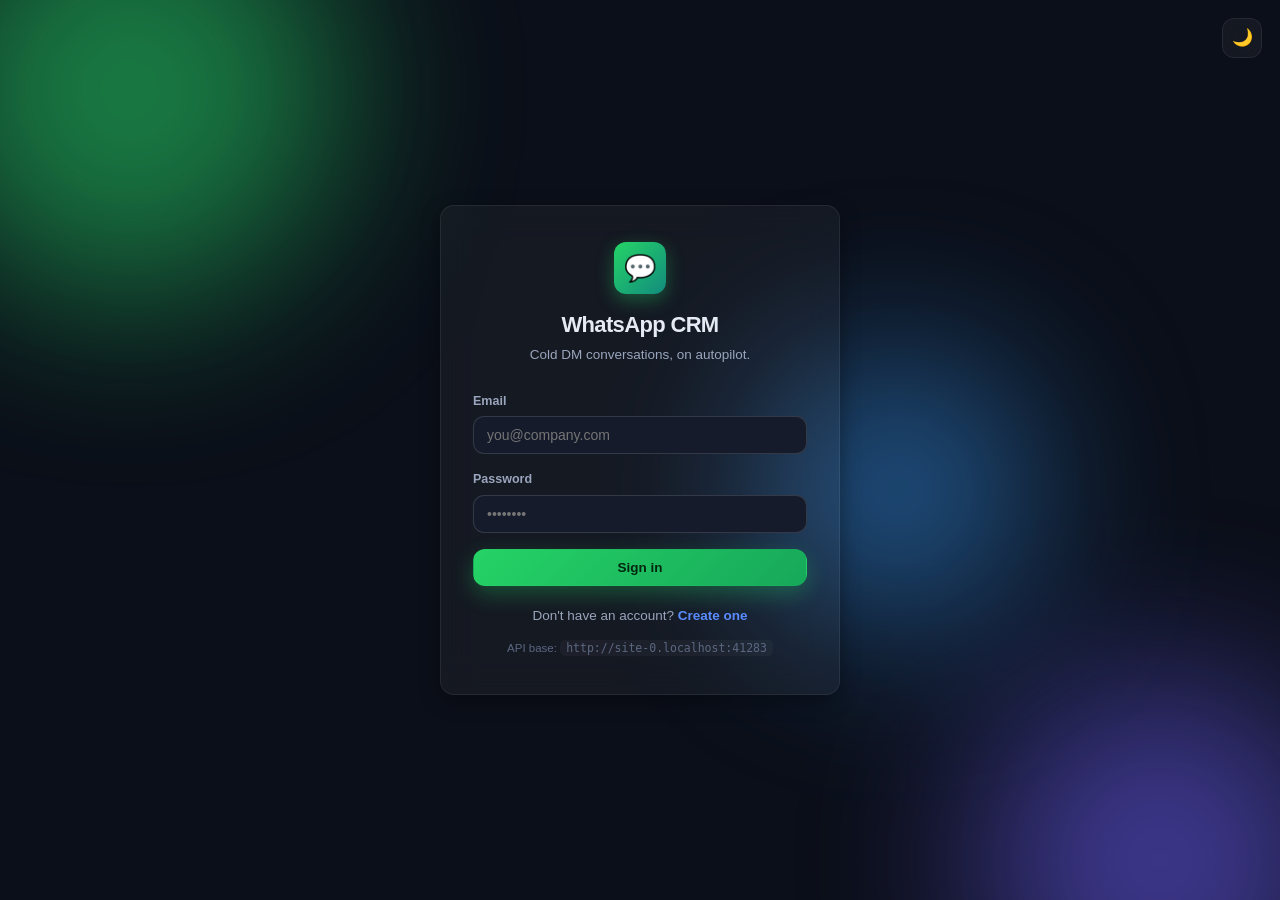
==== frontend/app.html @ f0815f5f "WhatsApp CRM: FastAPI backend + static frontend, Supabase storage, Render/VPS deploy configs" ====
<!DOCTYPE html>
<html lang="en" data-theme="dark">
<head>
  <meta charset="UTF-8" />
  <meta name="viewport" content="width=device-width, initial-scale=1.0" />
  <title>WhatsApp CRM</title>
  <link rel="icon" href="data:image/svg+xml,<svg xmlns='http://www.w3.org/2000/svg' viewBox='0 0 100 100'><text y='.9em' font-size='90'>💬</text></svg>" />
  <link rel="stylesheet" href="css/styles.css" />
</head>
<body>
  <div id="app" class="app">
    <!-- ===================== SIDEBAR ===================== -->
    <aside class="sidebar">
      <div class="sidebar-brand">
        <div class="logo-badge">💬</div>
        <span class="brand-name">WhatsApp CRM</span>
      </div>

      <nav class="sidebar-nav">
        <button class="nav-item active" data-view="inbox">
          <span class="nav-ico">💬</span><span class="nav-label">Inbox</span>
          <span class="nav-badge" id="nav-unread" hidden>0</span>
        </button>
        <button class="nav-item" data-view="contacts">
          <span class="nav-ico">👥</span><span class="nav-label">Contacts</span>
        </button>
        <button class="nav-item" data-view="analytics">
          <span class="nav-ico">📊</span><span class="nav-label">Analytics</span>
        </button>
        <button class="nav-item" data-view="settings">
          <span class="nav-ico">⚙️</span><span class="nav-label">Settings</span>
        </button>
      </nav>

      <div class="sidebar-footer">
        <button class="theme-toggle" id="theme-toggle" title="Toggle theme">
          <span class="theme-ico">🌙</span>
        </button>
        <div class="user-chip">
          <div class="avatar" id="user-avatar">U</div>
          <div class="user-meta">
            <span class="user-name" id="user-name">User</span>
            <button class="logout-link" id="logout-btn">Sign out</button>
          </div>
        </div>
      </div>
    </aside>

    <!-- ===================== MAIN ===================== -->
    <main class="main">
      <!-- ============ INBOX ============ -->
      <section id="view-inbox" class="view active">
        <div class="inbox">
          <!-- left: conversation list -->
          <div class="inbox-list">
            <div class="inbox-list-head">
              <input type="search" class="search-input" id="conv-search" placeholder="Search conversations…" />
              <button class="icon-btn" id="conv-filter-unread" title="Filter unread">🔔</button>
            </div>
            <div class="conv-list" id="conv-list"></div>
          </div>

          <!-- center: chat -->
          <div class="inbox-chat" id="inbox-chat">
            <div class="chat-empty" id="chat-empty">
              <div class="chat-empty-ico">💬</div>
              <h2>Welcome to your inbox</h2>
              <p>Incoming WhatsApp replies land here in real time.<br />Start a new conversation or wait for a reply.</p>
              <button class="btn btn-primary chat-empty-cta" id="btn-start-conv">＋ New conversation</button>
            </div>

            <div class="chat-window" id="chat-window" hidden>
              <header class="chat-head">
                <div class="avatar" id="chat-avatar">?</div>
                <div class="chat-head-meta">
                  <span class="chat-title" id="chat-title">Contact</span>
                  <span class="chat-sub" id="chat-sub">—</span>
                </div>
                <div class="chat-actions">
                  <button class="icon-btn" id="btn-archive" title="Archive">🗂️</button>
                  <button class="icon-btn" id="btn-open-contact" title="Edit contact">✏️</button>
                </div>
              </header>

              <div class="chat-body" id="chat-body"></div>

              <footer class="chat-compose">
                <div class="emoji-picker" id="emoji-picker" hidden></div>
                <div class="compose-row">
                  <button class="icon-btn" id="btn-emoji" title="Emoji">😊</button>
                  <label class="icon-btn" for="file-input" title="Attach file">📎</label>
                  <input type="file" id="file-input" hidden multiple />
                  <div class="compose-input-wrap">
                    <input type="text" id="compose-input" class="compose-input" placeholder="Type a message…" autocomplete="off" />
                  </div>
                  <button class="btn btn-send" id="btn-send" title="Send">➤</button>
                </div>
                <div class="upload-progress" id="upload-progress" hidden>
                  <span id="upload-label">Uploading…</span>
                  <div class="progress-bar"><div class="progress-fill" id="progress-fill"></div></div>
                </div>
              </footer>
            </div>
          </div>

          <!-- right: details -->
          <div class="inbox-details" id="inbox-details" hidden>
            <div class="details-body" id="details-body"></div>
          </div>
        </div>
      </section>

      <!-- ============ CONTACTS ============ -->
      <section id="view-contacts" class="view">
        <div class="page-head">
          <div>
            <h1>Contacts</h1>
            <p class="page-sub" id="contacts-sub">Manage your prospects</p>
          </div>
          <div class="page-actions">
            <button class="btn btn-ghost" id="btn-export-csv">⬇️ Export CSV</button>
            <label class="btn btn-ghost" for="csv-import">⬆️ Import CSV</label>
            <input type="file" id="csv-import" accept=".csv" hidden />
            <button class="btn btn-primary" id="btn-add-contact">＋ Add contact</button>
          </div>
        </div>

        <div class="filter-bar glass">
          <input type="search" class="search-input" id="contact-search" placeholder="Search by name, phone, email…" />
          <select id="contact-tag-filter" class="select-input">
            <option value="">All tags</option>
          </select>
        </div>

        <div class="table-card glass">
          <table class="table" id="contacts-table">
            <thead>
              <tr>
                <th>Contact</th>
                <th>Phone</th>
                <th>Company</th>
                <th>Tags</th>
                <th>Last message</th>
                <th>Added</th>
                <th></th>
              </tr>
            </thead>
            <tbody id="contacts-body"></tbody>
          </table>
          <div class="table-empty" id="contacts-empty" hidden>
            <p>No contacts yet. Import a CSV or wait for incoming replies.</p>
          </div>
        </div>
      </section>

      <!-- ============ ANALYTICS ============ -->
      <section id="view-analytics" class="view">
        <div class="page-head">
          <div>
            <h1>Analytics</h1>
            <p class="page-sub">Performance of your outreach</p>
          </div>
          <select id="analytics-range" class="select-input">
            <option value="7">Last 7 days</option>
            <option value="30" selected>Last 30 days</option>
            <option value="90">Last 90 days</option>
          </select>
        </div>

        <div class="stats-grid" id="analytics-cards"></div>
        <div class="chart-row">
          <div class="chart-card glass">
            <h3>Daily messages</h3>
            <canvas id="chart-daily"></canvas>
          </div>
          <div class="chart-card glass">
            <h3>Message mix</h3>
            <canvas id="chart-mix"></canvas>
          </div>
        </div>
      </section>

      <!-- ============ SETTINGS ============ -->
      <section id="view-settings" class="view">
        <div class="page-head">
          <div>
            <h1>Settings</h1>
            <p class="page-sub">WhatsApp Cloud API &amp; workspace configuration</p>
          </div>
        </div>

        <div class="settings-grid">
          <div class="settings-card glass">
            <h3>WhatsApp Cloud API</h3>
            <div class="field">
              <label for="set-token">Access token</label>
              <input id="set-token" type="password" placeholder="EAAG…" autocomplete="off" />
              <small class="hint">System user token with whatsapp_business_messaging scope.</small>
            </div>
            <div class="field">
              <label for="set-pnid">Phone number ID</label>
              <input id="set-pnid" type="text" placeholder="e.g. 123456789012345" />
            </div>
            <div class="field">
              <label for="set-waba">Business account ID (optional)</label>
              <input id="set-waba" type="text" placeholder="e.g. 100000000000000" />
            </div>
            <div class="field">
              <label for="set-bname">Business name</label>
              <input id="set-bname" type="text" placeholder="Acme Support" />
            </div>
            <div class="field">
              <label for="set-verify">Webhook verify token</label>
              <input id="set-verify" type="text" placeholder="a-secret-string" />
            </div>
            <div class="btn-row">
              <button class="btn btn-primary" id="btn-save-settings">Save settings</button>
              <button class="btn btn-ghost" id="btn-test-connection">Test connection</button>
            </div>
          </div>

          <div class="settings-card glass">
            <h3>Webhook setup</h3>
            <p class="hint">Point Meta to this URL to receive incoming messages.</p>
            <div class="field">
              <label>Webhook URL</label>
              <code class="webhook-url" id="webhook-url">—</code>
              <button class="btn btn-ghost btn-sm" id="btn-copy-webhook">Copy</button>
            </div>
            <ol class="steps">
              <li>Open Meta Developer <b>WhatsApp</b> → <b>Configuration</b>.</li>
              <li>Paste the URL above and the verify token.</li>
              <li>Subscribe to the <code>messages</code> webhook field.</li>
              <li>Send yourself a test message — it will appear in the inbox.</li>
            </ol>
          </div>

          <div class="settings-card glass">
            <h3>Auto-reply</h3>
            <label class="switch-row">
              <input type="checkbox" id="set-autoreply" />
              <span class="switch"></span>
              <span>Send automatic reply when a lead messages first</span>
            </label>
            <div class="field">
              <label for="set-autoreply-text">Reply text</label>
              <textarea id="set-autoreply-text" rows="3" placeholder="Thanks for reaching out! A teammate will reply shortly."></textarea>
            </div>
          </div>

          <div class="settings-card glass">
            <h3>Workspace</h3>
            <div class="field">
              <label for="set-account-name">Your name</label>
              <input id="set-account-name" type="text" />
            </div>
            <button class="btn btn-ghost" id="btn-save-account">Update name</button>
            <hr />
            <button class="btn btn-danger" id="btn-change-password">Change password</button>
          </div>
        </div>
      </section>
    </main>
  </div>

  <!-- ===================== MODALS ===================== -->
  <div class="modal-backdrop" id="modal-backdrop" hidden>
    <div class="modal glass" id="modal">
      <div class="modal-head">
        <h3 id="modal-title">Title</h3>
        <button class="icon-btn" id="modal-close">✕</button>
      </div>
      <div class="modal-body" id="modal-body"></div>
    </div>
  </div>

  <div id="toast-stack"></div>

  <script src="js/config.js"></script>
  <script src="js/api.js"></script>
  <script src="js/utils.js"></script>
  <script src="js/websocket.js"></script>
  <script src="js/app.js"></script>
  <script src="js/inbox.js"></script>
  <script src="js/contacts.js"></script>
  <script src="js/analytics.js"></script>
  <script src="js/settings.js"></script>
</body>
</html>
---- frontend/css/styles.css ----
/* ============================================================
   WhatsApp CRM — Design system
   Apple-style minimal UI · glassmorphism · dark/light themes
   ============================================================ */

:root {
  --font: -apple-system, BlinkMacSystemFont, "Segoe UI", Roboto, "Helvetica Neue",
    Arial, sans-serif;
  --radius: 14px;
  --radius-sm: 10px;
  --radius-lg: 22px;
  --sidebar-w: 236px;
  --ease: cubic-bezier(0.32, 0.72, 0, 1);
  --trans: 0.24s var(--ease);
}

/* ---------------- Light theme ---------------- */
html[data-theme="light"] {
  --bg: #f4f6fb;
  --bg-soft: #eef1f8;
  --panel: rgba(255, 255, 255, 0.62);
  --panel-solid: #ffffff;
  --panel-2: rgba(255, 255, 255, 0.5);
  --border: rgba(15, 23, 42, 0.08);
  --border-strong: rgba(15, 23, 42, 0.14);
  --text: #0f172a;
  --text-2: #475569;
  --text-3: #94a3b8;
  --accent: #25d366;
  --accent-2: #128c7e;
  --accent-soft: rgba(37, 211, 102, 0.14);
  --blue: #2563eb;
  --blue-soft: rgba(37, 99, 235, 0.12);
  --danger: #ef4444;
  --danger-soft: rgba(239, 68, 68, 0.12);
  --shadow: 0 12px 40px rgba(15, 23, 42, 0.1);
  --shadow-sm: 0 4px 16px rgba(15, 23, 42, 0.08);
  --bubble-in: #ffffff;
  --bubble-out: #d1f7e0;
  --scrollbar: rgba(15, 23, 42, 0.18);
  --glass-blur: 18px;
}

/* ---------------- Dark theme ---------------- */
html[data-theme="dark"] {
  --bg: #0b0f19;
  --bg-soft: #0e1320;
  --panel: rgba(255, 255, 255, 0.045);
  --panel-solid: #151b2b;
  --panel-2: rgba(255, 255, 255, 0.03);
  --border: rgba(255, 255, 255, 0.07);
  --border-strong: rgba(255, 255, 255, 0.13);
  --text: #e6eaf2;
  --text-2: #9aa6bd;
  --text-3: #5c6882;
  --accent: #25d366;
  --accent-2: #34e07a;
  --accent-soft: rgba(37, 211, 102, 0.16);
  --blue: #5b8cff;
  --blue-soft: rgba(91, 140, 255, 0.16);
  --danger: #f87171;
  --danger-soft: rgba(248, 113, 113, 0.14);
  --shadow: 0 16px 48px rgba(0, 0, 0, 0.45);
  --shadow-sm: 0 6px 20px rgba(0, 0, 0, 0.35);
  --bubble-in: #1b2334;
  --bubble-out: #123f2a;
  --scrollbar: rgba(255, 255, 255, 0.16);
  --glass-blur: 18px;
}

/* ---------------- Reset ---------------- */
* {
  box-sizing: border-box;
  margin: 0;
  padding: 0;
}

html,
body {
  height: 100%;
}

body {
  font-family: var(--font);
  background: var(--bg);
  color: var(--text);
  font-size: 14px;
  line-height: 1.5;
  overflow: hidden;
  transition: background 0.4s var(--ease), color 0.4s var(--ease);
  -webkit-font-smoothing: antialiased;
}

button {
  font-family: inherit;
  cursor: pointer;
  border: none;
  background: none;
  color: inherit;
}

input,
textarea,
select {
  font-family: inherit;
  font-size: 14px;
  color: var(--text);
}

::selection {
  background: var(--accent-soft);
}

::-webkit-scrollbar {
  width: 8px;
  height: 8px;
}
::-webkit-scrollbar-thumb {
  background: var(--scrollbar);
  border-radius: 8px;
}
::-webkit-scrollbar-track {
  background: transparent;
}

/* ---------------- Glass ---------------- */
.glass {
  background: var(--panel);
  border: 1px solid var(--border);
  backdrop-filter: blur(var(--glass-blur));
  -webkit-backdrop-filter: blur(var(--glass-blur));
  border-radius: var(--radius);
  box-shadow: var(--shadow-sm);
}

/* ============================================================
   App shell
   ============================================================ */
.app {
  display: flex;
  height: 100vh;
  width: 100vw;
  overflow: hidden;
}

/* ---------------- Sidebar ---------------- */
.sidebar {
  width: var(--sidebar-w);
  flex-shrink: 0;
  display: flex;
  flex-direction: column;
  padding: 18px 14px;
  border-right: 1px solid var(--border);
  background: var(--panel-2);
  backdrop-filter: blur(var(--glass-blur));
}

.sidebar-brand {
  display: flex;
  align-items: center;
  gap: 10px;
  padding: 4px 10px 20px;
}

.logo-badge {
  width: 38px;
  height: 38px;
  border-radius: 12px;
  display: grid;
  place-items: center;
  font-size: 20px;
  background: linear-gradient(135deg, #25d366, #128c7e);
  box-shadow: 0 6px 18px rgba(37, 211, 102, 0.35);
}

.brand-name {
  font-weight: 700;
  font-size: 16px;
  letter-spacing: -0.02em;
}

.sidebar-nav {
  display: flex;
  flex-direction: column;
  gap: 4px;
  margin-top: 8px;
}

.nav-item {
  display: flex;
  align-items: center;
  gap: 12px;
  padding: 11px 12px;
  border-radius: 12px;
  font-weight: 600;
  color: var(--text-2);
  transition: all var(--trans);
  position: relative;
}

.nav-item:hover {
  background: var(--panel);
  color: var(--text);
}

.nav-item.active {
  background: var(--accent-soft);
  color: var(--accent-2);
}

.nav-item.active .nav-ico {
  filter: drop-shadow(0 0 6px var(--accent));
}

.nav-ico {
  font-size: 17px;
}

.nav-badge {
  margin-left: auto;
  background: var(--danger);
  color: #fff;
  font-size: 11px;
  font-weight: 700;
  padding: 2px 7px;
  border-radius: 20px;
  min-width: 20px;
  text-align: center;
}

.sidebar-footer {
  margin-top: auto;
  display: flex;
  flex-direction: column;
  gap: 10px;
}

.theme-toggle {
  display: flex;
  align-items: center;
  justify-content: center;
  padding: 9px;
  border-radius: 12px;
  border: 1px solid var(--border);
  transition: all var(--trans);
}

.theme-toggle:hover {
  background: var(--panel);
}

.user-chip {
  display: flex;
  align-items: center;
  gap: 10px;
  padding: 10px;
  border-radius: 14px;
  background: var(--panel);
  border: 1px solid var(--border);
}

.avatar {
  width: 38px;
  height: 38px;
  flex-shrink: 0;
  border-radius: 50%;
  display: grid;
  place-items: center;
  font-weight: 700;
  color: #fff;
  background: linear-gradient(135deg, #6d5df6, #3aa0ff);
}

.user-meta {
  display: flex;
  flex-direction: column;
  min-width: 0;
}

.user-name {
  font-weight: 600;
  font-size: 13px;
  white-space: nowrap;
  overflow: hidden;
  text-overflow: ellipsis;
}

.logout-link {
  color: var(--text-3);
  font-size: 12px;
  text-align: left;
  transition: color var(--trans);
}

.logout-link:hover {
  color: var(--danger);
}

/* ---------------- Main ---------------- */
.main {
  flex: 1;
  min-width: 0;
  position: relative;
}

.view {
  display: none;
  height: 100%;
  padding: 24px;
  overflow: auto;
  animation: viewIn 0.32s var(--ease);
}

.view.active {
  display: block;
}

@keyframes viewIn {
  from {
    opacity: 0;
    transform: translateY(8px);
  }
  to {
    opacity: 1;
    transform: none;
  }
}

/* ============================================================
   Inbox
   ============================================================ */
.inbox {
  display: grid;
  grid-template-columns: 320px 1fr 300px;
  height: 100%;
  gap: 14px;
}

.inbox-list,
.inbox-chat,
.inbox-details {
  background: var(--panel);
  border: 1px solid var(--border);
  border-radius: var(--radius-lg);
  backdrop-filter: blur(var(--glass-blur));
  overflow: hidden;
  display: flex;
  flex-direction: column;
  min-height: 0;
}

.inbox-list-head {
  display: flex;
  gap: 8px;
  padding: 14px;
  border-bottom: 1px solid var(--border);
}

.conv-list {
  flex: 1;
  overflow-y: auto;
}

.conv-item {
  display: flex;
  gap: 11px;
  padding: 13px 14px;
  cursor: pointer;
  border-bottom: 1px solid var(--border);
  transition: background var(--trans);
  position: relative;
}

.conv-item:hover {
  background: var(--panel-2);
}

.conv-item.active {
  background: var(--accent-soft);
}

.conv-item .avatar {
  width: 42px;
  height: 42px;
}

.conv-main {
  min-width: 0;
  flex: 1;
}

.conv-top {
  display: flex;
  justify-content: space-between;
  align-items: baseline;
  gap: 6px;
}

.conv-name {
  font-weight: 600;
  font-size: 14px;
  white-space: nowrap;
  overflow: hidden;
  text-overflow: ellipsis;
}

.conv-time {
  font-size: 11px;
  color: var(--text-3);
  flex-shrink: 0;
}

.conv-preview {
  font-size: 12.5px;
  color: var(--text-2);
  white-space: nowrap;
  overflow: hidden;
  text-overflow: ellipsis;
  margin-top: 2px;
}

.conv-preview.unread {
  color: var(--text);
  font-weight: 600;
}

.conv-unread {
  position: absolute;
  right: 12px;
  bottom: 12px;
  background: var(--accent);
  color: #04260f;
  font-size: 11px;
  font-weight: 700;
  min-width: 20px;
  height: 20px;
  border-radius: 20px;
  display: grid;
  place-items: center;
  padding: 0 6px;
}

.conv-list-empty {
  padding: 40px 20px;
  text-align: center;
  color: var(--text-3);
}

/* ---------------- Chat ---------------- */
.chat-empty {
  margin: auto;
  text-align: center;
  color: var(--text-2);
  padding: 40px;
}

.chat-empty-ico {
  font-size: 52px;
  margin-bottom: 14px;
  animation: float 4s ease-in-out infinite;
}

@keyframes float {
  0%, 100% {
    transform: translateY(0);
  }
  50% {
    transform: translateY(-8px);
  }
}

.chat-empty h2 {
  font-size: 18px;
  margin-bottom: 6px;
  color: var(--text);
}

.chat-empty .chat-empty-cta {
  margin-top: 18px;
}

.chat-window {
  display: flex;
  flex-direction: column;
  height: 100%;
  min-height: 0;
}

.chat-head {
  display: flex;
  align-items: center;
  gap: 12px;
  padding: 12px 16px;
  border-bottom: 1px solid var(--border);
  flex-shrink: 0;
}

.chat-head-meta {
  min-width: 0;
  flex: 1;
}

.chat-title {
  font-weight: 700;
  font-size: 15px;
  display: block;
  white-space: nowrap;
  overflow: hidden;
  text-overflow: ellipsis;
}

.chat-sub {
  font-size: 12px;
  color: var(--text-3);
  display: block;
  white-space: nowrap;
  overflow: hidden;
  text-overflow: ellipsis;
}

.chat-actions {
  display: flex;
  gap: 6px;
}

.chat-body {
  flex: 1;
  overflow-y: auto;
  padding: 20px 18px;
  display: flex;
  flex-direction: column;
  gap: 4px;
  background-image: radial-gradient(var(--border) 1px, transparent 1px);
  background-size: 22px 22px;
}

.day-divider {
  text-align: center;
  margin: 10px 0;
  font-size: 11.5px;
  font-weight: 600;
  color: var(--text-3);
}

.msg {
  max-width: 78%;
  animation: msgIn 0.24s var(--ease);
}

.msg.in {
  align-self: flex-start;
}

.msg.out {
  align-self: flex-end;
}

@keyframes msgIn {
  from {
    opacity: 0;
    transform: translateY(6px) scale(0.97);
  }
  to {
    opacity: 1;
    transform: none;
  }
}

.msg-bubble {
  padding: 9px 13px;
  border-radius: 16px;
  font-size: 14px;
  word-wrap: break-word;
  position: relative;
  box-shadow: var(--shadow-sm);
}

.msg.in .msg-bubble {
  background: var(--bubble-in);
  border-bottom-left-radius: 6px;
}

.msg.out .msg-bubble {
  background: var(--bubble-out);
  border-bottom-right-radius: 6px;
}

.msg-media {
  display: block;
  border-radius: 12px;
  max-width: 280px;
  max-height: 320px;
  object-fit: cover;
  cursor: pointer;
  border: 1px solid var(--border);
}

.msg-media.doc {
  display: flex;
  align-items: center;
  gap: 10px;
  max-width: 260px;
  padding: 12px;
  background: var(--panel-solid);
  text-decoration: none;
  color: var(--text);
}

.msg-caption {
  margin-top: 6px;
  font-size: 13px;
  color: var(--text-2);
}

.msg-meta {
  display: flex;
  align-items: center;
  justify-content: flex-end;
  gap: 4px;
  margin-top: 3px;
  font-size: 11px;
  color: var(--text-3);
}

.msg.out .msg-meta {
  color: rgba(6, 78, 40, 0.7);
}

html[data-theme="dark"] .msg.out .msg-meta {
  color: rgba(120, 230, 170, 0.8);
}

.status-ico {
  font-size: 12px;
  font-style: normal;
}

.status-ico.pending {
  opacity: 0.5;
}

.status-ico.read {
  color: var(--blue);
}

/* ---------------- Compose ---------------- */
.chat-compose {
  padding: 10px 14px 14px;
  border-top: 1px solid var(--border);
  flex-shrink: 0;
  position: relative;
}

.compose-row {
  display: flex;
  align-items: center;
  gap: 8px;
}

.compose-input-wrap {
  flex: 1;
  position: relative;
}

.compose-input {
  width: 100%;
  padding: 11px 14px;
  border-radius: 22px;
  border: 1px solid var(--border-strong);
  background: var(--panel-solid);
  outline: none;
  transition: border var(--trans), box-shadow var(--trans);
}

.compose-input:focus {
  border-color: var(--accent);
  box-shadow: 0 0 0 3px var(--accent-soft);
}

.btn-send {
  width: 42px;
  height: 42px;
  border-radius: 50%;
  background: var(--accent);
  color: #04260f;
  font-size: 17px;
  display: grid;
  place-items: center;
  transition: all var(--trans);
}

.btn-send:hover {
  transform: scale(1.06);
  box-shadow: 0 6px 18px rgba(37, 211, 102, 0.4);
}

.btn-send:disabled {
  opacity: 0.4;
  transform: none;
}

.emoji-picker {
  position: absolute;
  bottom: 68px;
  left: 14px;
  width: 320px;
  max-height: 260px;
  overflow-y: auto;
  background: var(--panel-solid);
  border: 1px solid var(--border);
  border-radius: var(--radius);
  box-shadow: var(--shadow);
  padding: 10px;
  display: grid;
  grid-template-columns: repeat(8, 1fr);
  gap: 2px;
  z-index: 30;
  animation: viewIn 0.2s var(--ease);
}

.emoji-picker button {
  padding: 7px;
  font-size: 19px;
  border-radius: 8px;
  transition: background var(--trans);
}

.emoji-picker button:hover {
  background: var(--panel);
}

.upload-progress {
  margin-top: 8px;
  display: flex;
  align-items: center;
  gap: 10px;
  font-size: 12px;
  color: var(--text-2);
}

.progress-bar {
  flex: 1;
  height: 6px;
  border-radius: 6px;
  background: var(--panel-2);
  overflow: hidden;
}

.progress-fill {
  height: 100%;
  width: 0%;
  background: linear-gradient(90deg, var(--accent), var(--blue));
  border-radius: 6px;
  transition: width 0.3s var(--ease);
}

/* ---------------- Details panel ---------------- */
.inbox-details {
  padding: 0;
}

.details-body {
  overflow-y: auto;
  padding: 16px;
}

.details-profile {
  text-align: center;
  padding: 18px 10px 14px;
}

.details-profile .avatar {
  width: 64px;
  height: 64px;
  font-size: 24px;
  margin: 0 auto 10px;
}

.details-name {
  font-size: 16px;
  font-weight: 700;
}

.details-phone {
  font-size: 13px;
  color: var(--text-2);
}

.details-section {
  margin-top: 18px;
}

.details-section h4 {
  font-size: 11px;
  text-transform: uppercase;
  letter-spacing: 0.08em;
  color: var(--text-3);
  margin-bottom: 10px;
}

.tag-row {
  display: flex;
  flex-wrap: wrap;
  gap: 6px;
}

.tag-pill {
  font-size: 11.5px;
  font-weight: 600;
  padding: 4px 10px;
  border-radius: 20px;
  color: #fff;
  cursor: pointer;
  transition: transform var(--trans), opacity var(--trans);
}

.tag-pill:hover {
  transform: translateY(-1px);
  opacity: 0.9;
}

.tag-pill.selected {
  outline: 2px solid var(--text);
  outline-offset: 1px;
}

.info-row {
  display: flex;
  justify-content: space-between;
  gap: 8px;
  padding: 8px 0;
  border-bottom: 1px solid var(--border);
  font-size: 13px;
}

.info-row span:first-child {
  color: var(--text-3);
}

.info-row a {
  color: var(--blue);
  text-decoration: none;
  word-break: break-all;
}

.note-item {
  background: var(--panel-2);
  border: 1px solid var(--border);
  border-radius: 12px;
  padding: 10px 12px;
  margin-bottom: 8px;
  font-size: 13px;
}

.note-meta {
  font-size: 11px;
  color: var(--text-3);
  margin-top: 4px;
  display: flex;
  justify-content: space-between;
}

.note-del {
  color: var(--text-3);
  font-size: 12px;
}

.note-del:hover {
  color: var(--danger);
}

/* ============================================================
   Buttons / inputs
   ============================================================ */
.btn {
  display: inline-flex;
  align-items: center;
  justify-content: center;
  gap: 7px;
  padding: 10px 18px;
  border-radius: 12px;
  font-weight: 600;
  font-size: 13.5px;
  transition: all var(--trans);
  border: 1px solid transparent;
}

.btn:active {
  transform: scale(0.97);
}

.btn-primary {
  background: linear-gradient(135deg, #25d366, #17a85a);
  color: #04260f;
  box-shadow: 0 8px 22px rgba(37, 211, 102, 0.3);
}

.btn-primary:hover {
  transform: translateY(-1px);
  box-shadow: 0 10px 26px rgba(37, 211, 102, 0.42);
}

.btn-ghost {
  background: var(--panel);
  border-color: var(--border-strong);
  color: var(--text);
}

.btn-ghost:hover {
  background: var(--panel-2);
}

.btn-danger {
  background: var(--danger-soft);
  color: var(--danger);
}

.btn-danger:hover {
  background: var(--danger);
  color: #fff;
}

.btn-sm {
  padding: 6px 12px;
  font-size: 12px;
  border-radius: 9px;
}

.btn-block {
  width: 100%;
}

.btn-row {
  display: flex;
  gap: 10px;
  flex-wrap: wrap;
  margin-top: 6px;
}

.icon-btn {
  width: 36px;
  height: 36px;
  border-radius: 10px;
  display: grid;
  place-items: center;
  font-size: 16px;
  color: var(--text-2);
  transition: all var(--trans);
  flex-shrink: 0;
}

.icon-btn:hover {
  background: var(--panel);
  color: var(--text);
}

.icon-btn.toggled {
  background: var(--accent-soft);
  color: var(--accent-2);
}

.search-input,
.select-input {
  width: 100%;
  padding: 10px 14px;
  border-radius: 12px;
  border: 1px solid var(--border-strong);
  background: var(--panel-solid);
  outline: none;
  transition: border var(--trans), box-shadow var(--trans);
}

.search-input:focus,
.select-input:focus {
  border-color: var(--blue);
  box-shadow: 0 0 0 3px var(--blue-soft);
}

/* ============================================================
   Pages
   ============================================================ */
.page-head {
  display: flex;
  align-items: center;
  justify-content: space-between;
  gap: 16px;
  margin-bottom: 20px;
  flex-wrap: wrap;
}

.page-head h1 {
  font-size: 24px;
  letter-spacing: -0.03em;
}

.page-sub {
  color: var(--text-2);
  font-size: 13.5px;
}

.page-actions {
  display: flex;
  gap: 10px;
  flex-wrap: wrap;
}

.filter-bar {
  display: flex;
  gap: 12px;
  padding: 14px;
  margin-bottom: 16px;
}

.filter-bar .search-input {
  flex: 1;
}

.filter-bar .select-input {
  width: 180px;
}

/* ---------------- Table ---------------- */
.table-card {
  overflow: hidden;
}

.table {
  width: 100%;
  border-collapse: collapse;
}

.table th {
  text-align: left;
  font-size: 11px;
  text-transform: uppercase;
  letter-spacing: 0.07em;
  color: var(--text-3);
  padding: 14px 16px;
  border-bottom: 1px solid var(--border);
}

.table td {
  padding: 13px 16px;
  border-bottom: 1px solid var(--border);
  font-size: 13.5px;
  vertical-align: middle;
}

.table tr {
  transition: background var(--trans);
}

.table tbody tr:hover {
  background: var(--panel-2);
}

.table tbody tr:last-child td {
  border-bottom: none;
}

.cell-contact {
  display: flex;
  align-items: center;
  gap: 11px;
  cursor: pointer;
}

.cell-contact .avatar {
  width: 36px;
  height: 36px;
  font-size: 14px;
}

.cell-name {
  font-weight: 600;
}

.cell-sub {
  font-size: 12px;
  color: var(--text-3);
}

.tag-mini {
  font-size: 11px;
  font-weight: 600;
  padding: 2px 9px;
  border-radius: 20px;
  color: #fff;
  margin-right: 4px;
  display: inline-block;
  margin-bottom: 2px;
}

.row-actions {
  display: flex;
  gap: 4px;
  justify-content: flex-end;
}

.table-empty {
  padding: 50px;
  text-align: center;
  color: var(--text-3);
}

/* ---------------- Analytics ---------------- */
.stats-grid {
  display: grid;
  grid-template-columns: repeat(auto-fill, minmax(190px, 1fr));
  gap: 14px;
  margin-bottom: 18px;
}

.stat-card {
  padding: 18px;
  animation: viewIn 0.4s var(--ease) both;
}

.stat-card .stat-ico {
  font-size: 22px;
  margin-bottom: 10px;
}

.stat-value {
  font-size: 28px;
  font-weight: 800;
  letter-spacing: -0.03em;
  font-variant-numeric: tabular-nums;
}

.stat-label {
  font-size: 12.5px;
  color: var(--text-2);
  margin-top: 2px;
}

.stat-delta {
  font-size: 11.5px;
  margin-top: 8px;
  display: inline-flex;
  gap: 4px;
  padding: 3px 9px;
  border-radius: 20px;
  background: var(--accent-soft);
  color: var(--accent-2);
  font-weight: 600;
}

.chart-row {
  display: grid;
  grid-template-columns: 2fr 1fr;
  gap: 14px;
}

.chart-card {
  padding: 20px;
}

.chart-card h3 {
  font-size: 14px;
  margin-bottom: 14px;
}

.chart-card canvas {
  width: 100%;
  height: 280px;
}

/* ---------------- Settings ---------------- */
.settings-grid {
  display: grid;
  grid-template-columns: repeat(auto-fit, minmax(320px, 1fr));
  gap: 16px;
}

.settings-card {
  padding: 20px;
}

.settings-card h3 {
  font-size: 15px;
  margin-bottom: 14px;
}

.field {
  margin-bottom: 14px;
}

.field label {
  display: block;
  font-size: 12.5px;
  font-weight: 600;
  color: var(--text-2);
  margin-bottom: 6px;
}

.field input,
.field textarea,
.field select {
  width: 100%;
  padding: 10px 13px;
  border-radius: 11px;
  border: 1px solid var(--border-strong);
  background: var(--panel-solid);
  outline: none;
  transition: border var(--trans), box-shadow var(--trans);
  resize: vertical;
}

.field input:focus,
.field textarea:focus {
  border-color: var(--blue);
  box-shadow: 0 0 0 3px var(--blue-soft);
}

.hint {
  display: block;
  font-size: 11.5px;
  color: var(--text-3);
  margin-top: 5px;
}

.webhook-url {
  display: block;
  padding: 9px 12px;
  background: var(--panel-2);
  border: 1px dashed var(--border-strong);
  border-radius: 9px;
  font-size: 12px;
  word-break: break-all;
  margin-bottom: 8px;
}

.steps {
  margin: 12px 0 0 18px;
  font-size: 13px;
  color: var(--text-2);
}

.steps li {
  margin-bottom: 8px;
}

.steps code {
  background: var(--panel-2);
  padding: 1px 6px;
  border-radius: 6px;
  font-size: 12px;
}

.switch-row {
  display: flex;
  align-items: center;
  gap: 12px;
  cursor: pointer;
  margin-bottom: 14px;
  font-size: 13.5px;
}

.switch-row input {
  display: none;
}

.switch {
  width: 42px;
  height: 24px;
  border-radius: 24px;
  background: var(--border-strong);
  position: relative;
  transition: background var(--trans);
  flex-shrink: 0;
}

.switch::after {
  content: "";
  position: absolute;
  top: 3px;
  left: 3px;
  width: 18px;
  height: 18px;
  border-radius: 50%;
  background: #fff;
  transition: transform var(--trans);
  box-shadow: 0 2px 6px rgba(0, 0, 0, 0.3);
}

.switch-row input:checked + .switch {
  background: var(--accent);
}

.switch-row input:checked + .switch::after {
  transform: translateX(18px);
}

.settings-card hr {
  border: none;
  border-top: 1px solid var(--border);
  margin: 16px 0;
}

/* ============================================================
   Auth page
   ============================================================ */
.auth-page {
  overflow: auto;
  display: grid;
  place-items: center;
  padding: 24px;
}

.auth-bg {
  position: fixed;
  inset: 0;
  overflow: hidden;
  z-index: 0;
}

.orb {
  position: absolute;
  border-radius: 50%;
  filter: blur(90px);
  opacity: 0.55;
  animation: drift 14s ease-in-out infinite;
}

.orb-1 {
  width: 420px;
  height: 420px;
  background: #25d366;
  top: -120px;
  left: -80px;
}

.orb-2 {
  width: 360px;
  height: 360px;
  background: #6d5df6;
  bottom: -140px;
  right: -60px;
  animation-delay: -5s;
}

.orb-3 {
  width: 260px;
  height: 260px;
  background: #3aa0ff;
  top: 40%;
  left: 60%;
  animation-delay: -9s;
}

@keyframes drift {
  0%, 100% {
    transform: translate(0, 0) scale(1);
  }
  50% {
    transform: translate(30px, -20px) scale(1.08);
  }
}

.auth-card {
  width: 100%;
  max-width: 400px;
  padding: 36px 32px;
  z-index: 1;
  position: relative;
}

.auth-brand {
  text-align: center;
  margin-bottom: 26px;
}

.auth-brand .logo-badge {
  margin: 0 auto 14px;
  width: 52px;
  height: 52px;
  font-size: 26px;
}

.auth-brand h1 {
  font-size: 22px;
  letter-spacing: -0.03em;
}

.auth-brand p {
  color: var(--text-2);
  font-size: 13.5px;
  margin-top: 4px;
}

.auth-form .field {
  margin-bottom: 16px;
}

.form-error {
  background: var(--danger-soft);
  color: var(--danger);
  border: 1px solid var(--danger);
  border-radius: 11px;
  padding: 10px 12px;
  font-size: 13px;
  margin-top: 12px;
}

.auth-alt {
  text-align: center;
  margin-top: 20px;
  font-size: 13.5px;
  color: var(--text-2);
}

.auth-alt a {
  color: var(--blue);
  text-decoration: none;
  font-weight: 600;
}

.auth-meta {
  text-align: center;
  margin-top: 14px;
  font-size: 11.5px;
  color: var(--text-3);
}

.auth-meta code {
  background: var(--panel-2);
  padding: 1px 6px;
  border-radius: 5px;
}

.theme-switch {
  position: fixed;
  top: 18px;
  right: 18px;
  z-index: 5;
  width: 40px;
  height: 40px;
  border-radius: 12px;
  display: grid;
  place-items: center;
  background: var(--panel);
  border: 1px solid var(--border);
  backdrop-filter: blur(var(--glass-blur));
  cursor: pointer;
  font-size: 17px;
  transition: all var(--trans);
}

.theme-switch:hover {
  transform: rotate(20deg) scale(1.05);
}

/* ============================================================
   Modal / toast
   ============================================================ */
.modal-backdrop {
  position: fixed;
  inset: 0;
  background: rgba(0, 0, 0, 0.5);
  backdrop-filter: blur(4px);
  display: grid;
  place-items: center;
  z-index: 100;
  animation: fadeIn 0.2s var(--ease);
}

@keyframes fadeIn {
  from {
    opacity: 0;
  }
}

.modal {
  width: min(480px, calc(100vw - 32px));
  max-height: 86vh;
  display: flex;
  flex-direction: column;
  animation: modalIn 0.28s var(--ease);
}

@keyframes modalIn {
  from {
    opacity: 0;
    transform: translateY(14px) scale(0.97);
  }
}

.modal-head {
  display: flex;
  align-items: center;
  justify-content: space-between;
  padding: 18px 20px;
  border-bottom: 1px solid var(--border);
}

.modal-head h3 {
  font-size: 16px;
}

.modal-body {
  padding: 20px;
  overflow-y: auto;
}

#toast-stack {
  position: fixed;
  bottom: 20px;
  right: 20px;
  display: flex;
  flex-direction: column;
  gap: 10px;
  z-index: 200;
}

.toast {
  background: var(--panel-solid);
  border: 1px solid var(--border-strong);
  color: var(--text);
  padding: 12px 16px;
  border-radius: 12px;
  box-shadow: var(--shadow);
  font-size: 13.5px;
  min-width: 240px;
  max-width: 360px;
  animation: toastIn 0.3s var(--ease);
  display: flex;
  gap: 10px;
  align-items: center;
}

.toast.success {
  border-color: var(--accent);
}

.toast.error {
  border-color: var(--danger);
}

.toast.out {
  animation: toastOut 0.3s var(--ease) forwards;
}

@keyframes toastIn {
  from {
    opacity: 0;
    transform: translateX(30px);
  }
}

@keyframes toastOut {
  to {
    opacity: 0;
    transform: translateX(30px);
  }
}

/* ============================================================
   Responsive
   ============================================================ */
@media (max-width: 1180px) {
  .inbox {
    grid-template-columns: 300px 1fr;
  }

  .inbox-details {
    display: none;
  }

  .inbox-details.open {
    display: flex;
    position: absolute;
    right: 14px;
    top: 0;
    bottom: 0;
    width: 300px;
    z-index: 20;
  }

  .inbox {
    position: relative;
  }
}

@media (max-width: 860px) {
  .sidebar {
    width: 74px;
    padding: 14px 8px;
  }

  .brand-name,
  .nav-label,
  .user-meta,
  .theme-toggle {
    display: none;
  }

  .sidebar-brand {
    justify-content: center;
    padding: 4px 0 18px;
  }

  .nav-item {
    justify-content: center;
    padding: 12px;
  }

  .nav-badge {
    position: absolute;
    top: 6px;
    right: 8px;
  }

  .user-chip {
    justify-content: center;
    padding: 8px;
  }

  .inbox {
    grid-template-columns: 1fr;
  }

  .inbox-list {
    display: none;
  }

  .inbox-list.open {
    display: flex;
    position: absolute;
    inset: 0;
    z-index: 25;
  }

  .inbox {
    position: relative;
  }

  .chart-row {
    grid-template-columns: 1fr;
  }

  .view {
    padding: 16px;
  }

  .filter-bar {
    flex-direction: column;
  }

  .filter-bar .select-input {
    width: 100%;
  }
}

@media (max-width: 520px) {
  .page-actions .btn {
    flex: 1;
  }

  .msg {
    max-width: 92%;
  }

  .msg-media {
    max-width: 210px;
  }

  .table-card {
    overflow-x: auto;
  }
}

/* Always honor the hidden attribute (some rules above set display,
   which would otherwise override it) */
[hidden] {
  display: none !important;
}
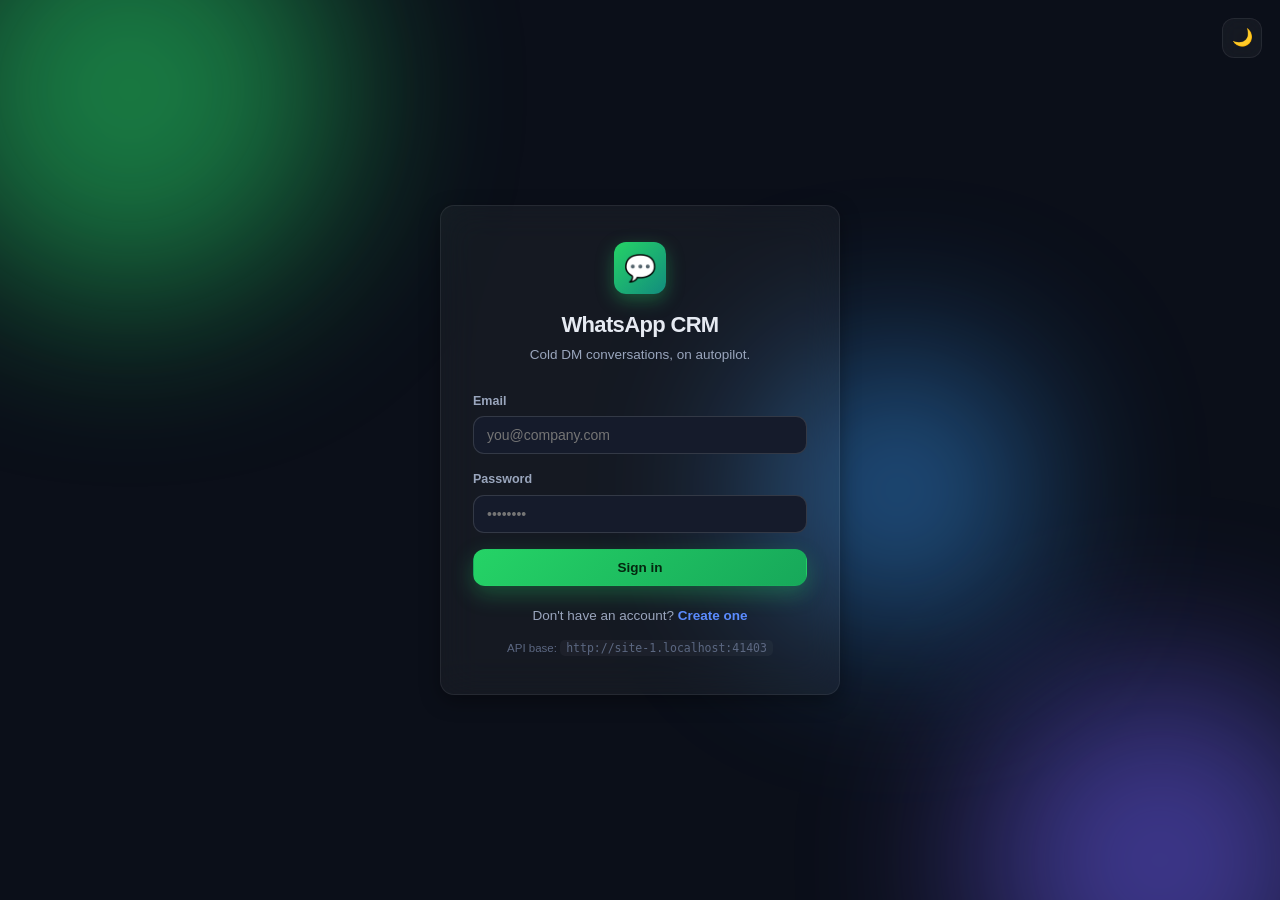
==== commit 6b946f0e: "Make frontend fully responsive on mobile" ====
--- a/frontend/app.html
+++ b/frontend/app.html
@@ -56,6 +56,7 @@
             <div class="inbox-list-head">
               <input type="search" class="search-input" id="conv-search" placeholder="Search conversations…" />
               <button class="icon-btn" id="conv-filter-unread" title="Filter unread">🔔</button>
+              <button class="icon-btn mobile-only" id="conv-list-close" title="Close list">✕</button>
             </div>
             <div class="conv-list" id="conv-list"></div>
           </div>
@@ -67,16 +68,19 @@
               <h2>Welcome to your inbox</h2>
               <p>Incoming WhatsApp replies land here in real time.<br />Start a new conversation or wait for a reply.</p>
               <button class="btn btn-primary chat-empty-cta" id="btn-start-conv">＋ New conversation</button>
+              <button class="btn btn-ghost mobile-only" id="btn-show-list">☰ Conversations</button>
             </div>
 
             <div class="chat-window" id="chat-window" hidden>
               <header class="chat-head">
+                <button class="icon-btn mobile-only" id="btn-back-list" title="Back to conversations">☰</button>
                 <div class="avatar" id="chat-avatar">?</div>
                 <div class="chat-head-meta">
                   <span class="chat-title" id="chat-title">Contact</span>
                   <span class="chat-sub" id="chat-sub">—</span>
                 </div>
                 <div class="chat-actions">
+                  <button class="icon-btn tablet-only" id="btn-toggle-details" title="Contact details">ℹ️</button>
                   <button class="icon-btn" id="btn-archive" title="Archive">🗂️</button>
                   <button class="icon-btn" id="btn-open-contact" title="Edit contact">✏️</button>
                 </div>
@@ -105,6 +109,10 @@
 
           <!-- right: details -->
           <div class="inbox-details" id="inbox-details" hidden>
+            <div class="details-head tablet-only">
+              <span class="details-title">Contact info</span>
+              <button class="icon-btn" id="details-close" title="Close">✕</button>
+            </div>
             <div class="details-body" id="details-body"></div>
           </div>
         </div>
--- a/frontend/css/styles.css
+++ b/frontend/css/styles.css
@@ -139,6 +139,7 @@
 .app {
   display: flex;
   height: 100vh;
+  height: 100dvh;
   width: 100vw;
   overflow: hidden;
 }
@@ -1558,7 +1559,35 @@
 /* ============================================================
    Responsive
    ============================================================ */
+/* ============================================================
+   Responsive
+   ============================================================ */
+/* Hidden by default; revealed by breakpoints below */
+.mobile-only,
+.tablet-only {
+  display: none !important;
+}
+
+/* Contact info panel header (mobile/tablet only) */
+.details-head {
+  display: flex;
+  align-items: center;
+  justify-content: space-between;
+  padding: 12px 14px;
+  border-bottom: 1px solid var(--border);
+  font-weight: 600;
+  font-size: 13px;
+}
+
+.details-head .icon-btn {
+  font-size: 14px;
+}
+
 @media (max-width: 1180px) {
+  .tablet-only {
+    display: flex !important;
+  }
+
   .inbox {
     grid-template-columns: 300px 1fr;
   }
@@ -1670,6 +1699,173 @@
   }
 }
 
+@media (max-width: 640px) {
+  .mobile-only {
+    display: flex !important;
+  }
+
+  /* bottom nav instead of side rail */
+  .app {
+    flex-direction: column;
+  }
+
+  .sidebar {
+    order: 2;
+    width: 100%;
+    height: 58px;
+    flex-direction: row;
+    align-items: center;
+    padding: 0 10px env(safe-area-inset-bottom);
+    border-right: none;
+    border-top: 1px solid var(--border);
+  }
+
+  .sidebar-brand,
+  .sidebar-footer {
+    display: none;
+  }
+
+  .sidebar-nav {
+    flex-direction: row;
+    width: 100%;
+    justify-content: space-around;
+    align-items: center;
+    margin: 0;
+    gap: 0;
+  }
+
+  .nav-item {
+    flex-direction: column;
+    justify-content: center;
+    gap: 2px;
+    padding: 4px 10px;
+    font-size: 10px;
+    border-radius: 10px;
+  }
+
+  .nav-label {
+    display: block;
+    font-size: 10px;
+  }
+
+  .nav-ico {
+    font-size: 18px;
+  }
+
+  .nav-badge {
+    top: 1px;
+    right: 6px;
+    min-width: 16px;
+    padding: 1px 5px;
+  }
+
+  .main {
+    order: 1;
+    flex: 1;
+    min-height: 0;
+  }
+
+  /* details overlay fills the screen on phones */
+  .inbox-details.open {
+    inset: 0;
+    width: auto;
+    z-index: 30;
+  }
+
+  .view {
+    padding: 12px;
+  }
+
+  .chat-head {
+    padding: 8px 6px;
+    gap: 8px;
+  }
+
+  .page-head {
+    flex-direction: column;
+    align-items: flex-start;
+    gap: 12px;
+  }
+
+  .page-actions {
+    width: 100%;
+  }
+
+  /* contacts table -> stacked cards */
+  .table-card {
+    overflow: visible;
+  }
+
+  #contacts-table,
+  #contacts-table tbody,
+  #contacts-table tr,
+  #contacts-table td {
+    display: block;
+  }
+
+  #contacts-table thead {
+    display: none;
+  }
+
+  #contacts-table tr {
+    border: none;
+    border-bottom: 1px solid var(--border);
+    padding: 12px 2px;
+  }
+
+  #contacts-table tbody tr:last-child td {
+    border-bottom: none;
+  }
+
+  #contacts-table td {
+    border: none;
+    padding: 3px 0 3px 108px;
+    position: relative;
+    min-height: 21px;
+  }
+
+  #contacts-table td::before {
+    content: attr(data-label);
+    position: absolute;
+    left: 0;
+    top: 3px;
+    font-size: 11px;
+    font-weight: 600;
+    text-transform: uppercase;
+    letter-spacing: 0.05em;
+    color: var(--text-3);
+  }
+
+  #contacts-table td:first-child {
+    padding: 0 0 10px;
+  }
+
+  #contacts-table td:first-child::before {
+    content: none;
+  }
+
+  #contacts-table .row-actions {
+    justify-content: flex-start;
+    padding-top: 2px;
+  }
+
+  .settings-grid {
+    grid-template-columns: 1fr;
+  }
+
+  .settings-card {
+    padding: 16px;
+  }
+
+  .auth-page {
+    padding: 16px;
+  }
+
+  .auth-card {
+    padding: 24px 20px;
+  }
+}
+
 /* Always honor the hidden attribute (some rules above set display,
    which would otherwise override it) */
 [hidden] {
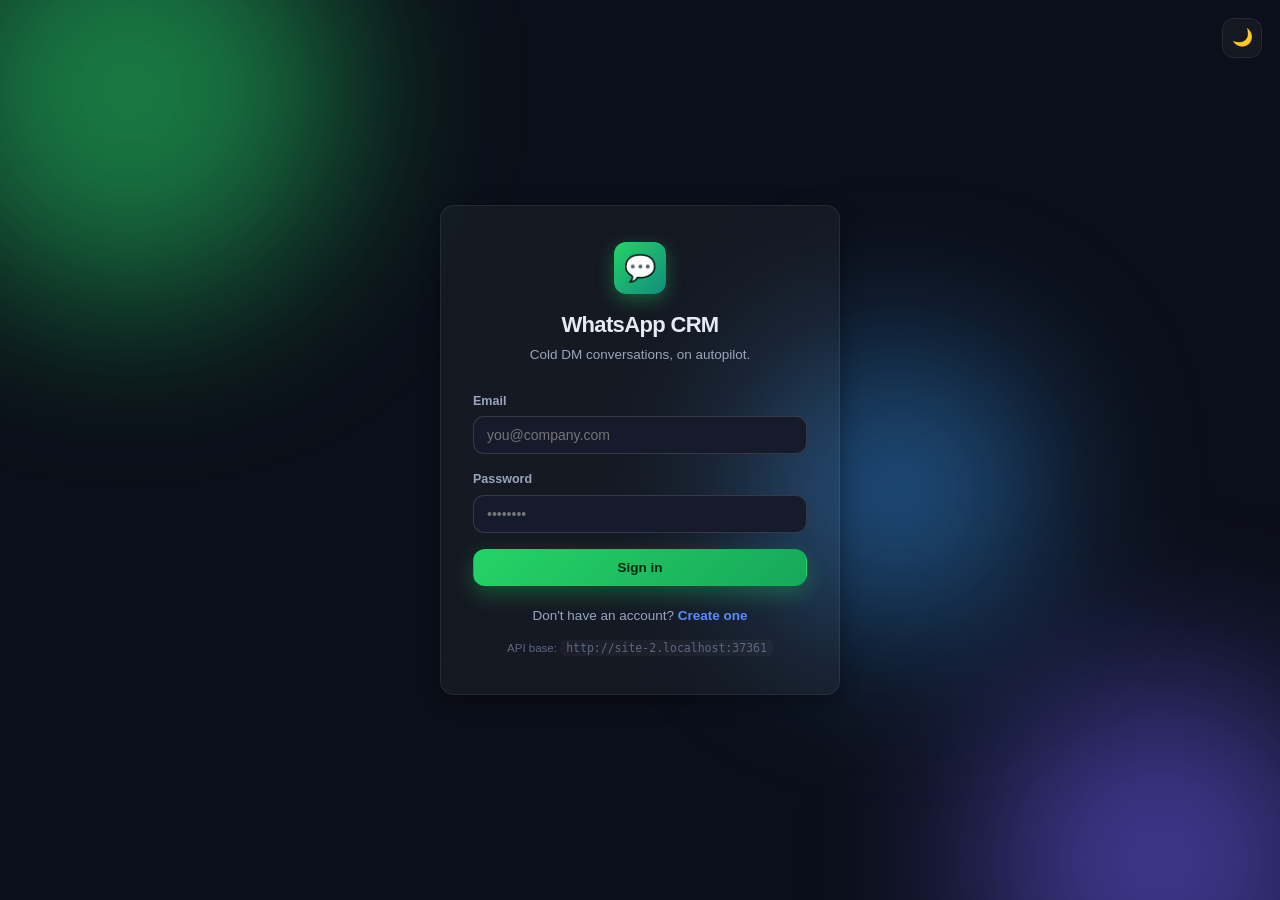
==== commit b47aa0d7: "Campaigns frontend: dashboard, wizard, live run view, templates, blacklist, responsive styles" ====
--- a/frontend/app.html
+++ b/frontend/app.html
@@ -24,6 +24,9 @@
         <button class="nav-item" data-view="contacts">
           <span class="nav-ico">👥</span><span class="nav-label">Contacts</span>
         </button>
+        <button class="nav-item" data-view="campaigns">
+          <span class="nav-ico">🚀</span><span class="nav-label">Campaigns</span>
+        </button>
         <button class="nav-item" data-view="analytics">
           <span class="nav-ico">📊</span><span class="nav-label">Analytics</span>
         </button>
@@ -161,32 +164,38 @@
         </div>
       </section>
 
-      <!-- ============ ANALYTICS ============ -->
-      <section id="view-analytics" class="view">
-        <div class="page-head">
-          <div>
-            <h1>Analytics</h1>
-            <p class="page-sub">Performance of your outreach</p>
-          </div>
-          <select id="analytics-range" class="select-input">
-            <option value="7">Last 7 days</option>
-            <option value="30" selected>Last 30 days</option>
-            <option value="90">Last 90 days</option>
-          </select>
-        </div>
-
-        <div class="stats-grid" id="analytics-cards"></div>
-        <div class="chart-row">
-          <div class="chart-card glass">
-            <h3>Daily messages</h3>
-            <canvas id="chart-daily"></canvas>
-          </div>
-          <div class="chart-card glass">
-            <h3>Message mix</h3>
-            <canvas id="chart-mix"></canvas>
-          </div>
-        </div>
-      </section>
+       <!-- ============ ANALYTICS ============ -->
+       <section id="view-analytics" class="view">
+         <div class="page-head">
+           <div>
+             <h1>Analytics</h1>
+             <p class="page-sub">Performance of your outreach</p>
+           </div>
+           <select id="analytics-range" class="select-input">
+             <option value="7">Last 7 days</option>
+             <option value="30" selected>Last 30 days</option>
+             <option value="90">Last 90 days</option>
+           </select>
+         </div>
+
+         <div class="stats-grid" id="analytics-cards"></div>
+         <div class="chart-row">
+           <div class="chart-card glass">
+             <h3>Daily messages</h3>
+             <canvas id="chart-daily"></canvas>
+           </div>
+           <div class="chart-card glass">
+             <h3>Message mix</h3>
+             <canvas id="chart-mix"></canvas>
+           </div>
+         </div>
+       </section>
+
+       <!-- ============ CAMPAIGNS ============ -->
+       <section id="view-campaigns" class="view">
+         <campaigns-app></campaigns-app>
+       </section>
+
 
       <!-- ============ SETTINGS ============ -->
       <section id="view-settings" class="view">
@@ -293,5 +302,6 @@
   <script src="js/contacts.js"></script>
   <script src="js/analytics.js"></script>
   <script src="js/settings.js"></script>
+  <script src="js/campaigns.js"></script>
 </body>
 </html>
--- a/frontend/css/styles.css
+++ b/frontend/css/styles.css
@@ -596,6 +596,13 @@
   border: 1px solid var(--border);
 }
 
+.msg-media.sticker {
+  max-width: 140px;
+  max-height: 140px;
+  object-fit: contain;
+  border: none;
+}
+
 .msg-media.doc {
   display: flex;
   align-items: center;
@@ -1871,3 +1878,344 @@
 [hidden] {
   display: none !important;
 }
+
+/* ============================================================
+   Campaigns
+   ============================================================ */
+.camp-chrome {
+  max-width: 1100px;
+  margin: 0 auto;
+  padding: 24px;
+}
+
+.camp-head h1 {
+  margin: 0;
+  font-size: 28px;
+}
+
+.camp-dashboard .page-actions {
+  margin-bottom: 16px;
+}
+
+.camp-rows {
+  display: grid;
+  gap: 10px;
+}
+
+.camp-row {
+  display: flex;
+  align-items: center;
+  justify-content: space-between;
+  padding: 12px 14px;
+  border: 1px solid var(--border);
+  border-radius: 10px;
+  cursor: pointer;
+  transition: background 0.15s, border-color 0.15s;
+}
+
+.camp-row:hover {
+  background: var(--list-hover);
+  border-color: var(--border-strong);
+}
+
+.camp-row-main {
+  flex: 1;
+  min-width: 0;
+}
+
+.camp-row-title {
+  font-weight: 600;
+  color: var(--text-1);
+}
+
+.camp-row-sub {
+  font-size: 12px;
+  color: var(--text-3);
+}
+
+.camp-status {
+  font-size: 11px;
+  font-weight: 700;
+  padding: 3px 10px;
+  border-radius: 999px;
+  text-transform: uppercase;
+  letter-spacing: 0.04em;
+  white-space: nowrap;
+}
+
+.camp-status-draft { background: rgba(148,156,168,.18); color: var(--text-2); }
+.camp-status-running, .camp-status-scheduled { background: rgba(46,204,115,.16); color: #2ecc71; }
+.camp-status-paused { background: rgba(245,158,11,.18); color: #f59e0b; }
+.camp-status-completed { background: rgba(59,130,246,.16); color: #3b82f6; }
+.camp-status-stopped, .camp-status-failed { background: rgba(239,68,68,.16); color: #ef4444; }
+
+.camp-empty {
+  padding: 32px 16px;
+  text-align: center;
+  color: var(--text-3);
+  grid-column: 1 / -1;
+}
+
+.camp-empty-sm {
+  padding: 18px;
+  text-align: center;
+  color: var(--text-3);
+  font-size: 13px;
+}
+
+/* live view */
+.camp-live-head {
+  display: flex;
+  align-items: center;
+  gap: 12px;
+  margin-bottom: 16px;
+}
+
+.camp-live-head h2 {
+  margin: 0;
+  font-size: 20px;
+}
+
+.camp-stats {
+  display: flex;
+  gap: 20px;
+  margin-bottom: 16px;
+}
+
+.camp-stat {
+  display: flex;
+  align-items: flex-end;
+  gap: 6px;
+}
+
+.camp-stat-v {
+  font-size: 22px;
+  font-weight: 700;
+  color: var(--text-1);
+}
+
+.camp-stat-l {
+  font-size: 12px;
+  color: var(--text-3);
+}
+
+.camp-progress {
+  height: 8px;
+  background: var(--border);
+  border-radius: 4px;
+  overflow: hidden;
+  margin-bottom: 16px;
+}
+
+.camp-progress-bar {
+  height: 100%;
+  width: 0%;
+  background: linear-gradient(90deg, var(--accent), #6366f1);
+  transition: width 0.4s ease;
+}
+
+.camp-actions {
+  display: flex;
+  gap: 10px;
+  align-items: center;
+  margin-bottom: 20px;
+  flex-wrap: wrap;
+}
+
+.camp-actions .btn {
+  min-width: 90px;
+}
+
+.camp-preview {
+  margin-top: 16px;
+  border: 1px solid var(--border);
+  border-radius: 10px;
+  padding: 12px;
+}
+
+.camp-preview-head {
+  display: flex;
+  align-items: center;
+  justify-content: space-between;
+  gap: 8px;
+  margin-bottom: 8px;
+  font-size: 13px;
+}
+
+.camp-preview-table {
+  width: 100%;
+  border-collapse: collapse;
+}
+
+.camp-preview-table td {
+  padding: 4px 8px;
+  border-bottom: 1px solid var(--border);
+  font-size: 13px;
+}
+
+.camp-preview-actions {
+  margin-top: 8px;
+}
+
+/* wizard */
+.camp-wizard .wizard-grid {
+  display: grid;
+  grid-template-columns: repeat(auto-fit, minmax(260px, 1fr));
+  gap: 22px;
+  align-items: start;
+}
+
+.camp-wizard .wizard-col h2 {
+  font-size: 16px;
+  margin: 0 0 12px;
+  color: var(--text-2);
+}
+
+.camp-wizard .field {
+  margin-bottom: 12px;
+}
+
+.camp-wizard .field label {
+  font-size: 12px;
+  color: var(--text-3);
+}
+
+.camp-wizard .input,
+.camp-wizard .textarea,
+.camp-wizard select {
+  width: 100%;
+}
+
+.camp-wizard textarea {
+  font-family: ui-monospace, SFMono-Regular, Menlo, Consolas, monospace;
+  font-size: 13px;
+  resize: vertical;
+}
+
+.wiz-templates-row {
+  margin-top: 8px;
+}
+
+.wiz-templates {
+  display: grid;
+  gap: 8px;
+  max-height: 160px;
+  overflow: auto;
+  margin-bottom: 8px;
+}
+
+.wiz-template {
+  padding: 8px 10px;
+  border: 1px solid var(--border);
+  border-radius: 8px;
+  cursor: pointer;
+  font-size: 12px;
+}
+
+.wiz-template:hover {
+  background: var(--list-hover);
+}
+
+.wiz-template-name {
+  font-weight: 600;
+  color: var(--text-1);
+  margin-bottom: 2px;
+}
+
+.wiz-template-body {
+  color: var(--text-3);
+  white-space: nowrap;
+  overflow: hidden;
+  text-overflow: ellipsis;
+}
+
+.wiz-template-save {
+  display: flex;
+  gap: 6px;
+}
+
+.wiz-template-save input {
+  flex: 1;
+}
+
+.camp-wizard .wizard-col .switch-row,
+.camp-wizard .wizard-col .field [type="number"] {
+  width: auto;
+}
+
+.camp-wizard .wizard-col .field:has(input[type="number"]) {
+  display: flex;
+  align-items: end;
+  gap: 6px;
+}
+
+.camp-wizard .wizard-col .field:has(input[type="number"]) input {
+  width: 70px;
+}
+
+.wizard-foot {
+  grid-column: 1 / -1;
+  margin-top: 8px;
+}
+
+.switch-row {
+  display: flex;
+  align-items: center;
+  gap: 8px;
+  margin-bottom: 10px;
+}
+
+.switch {
+  width: 38px;
+  height: 20px;
+  border-radius: 999px;
+  background: var(--border);
+  position: relative;
+  transition: background .18s;
+}
+
+.switch::after {
+  content: "";
+  position: absolute;
+  top: 2px;
+  left: 2px;
+  width: 16px;
+  height: 16px;
+  border-radius: 50%;
+  background: var(--text-3);
+  transition: transform .18s;
+}
+
+.switch-row input:checked + .switch {
+  background: var(--accent);
+}
+
+.switch-row input:checked + .switch::after {
+  transform: translateX(18px);
+  background: #fff;
+}
+
+/* mobile */
+@media (max-width: 640px) {
+  .camp-chrome {
+    padding: 12px;
+  }
+  .camp-head h1 {
+    font-size: 22px;
+  }
+  .camp-stats {
+    gap: 12px;
+  }
+  .camp-stat-v {
+    font-size: 18px;
+  }
+  .camp-row {
+    flex-direction: column;
+    align-items: flex-start;
+    gap: 6px;
+    padding: 10px;
+  }
+  .camp-wizard .wizard-grid {
+    grid-template-columns: 1fr;
+  }
+}
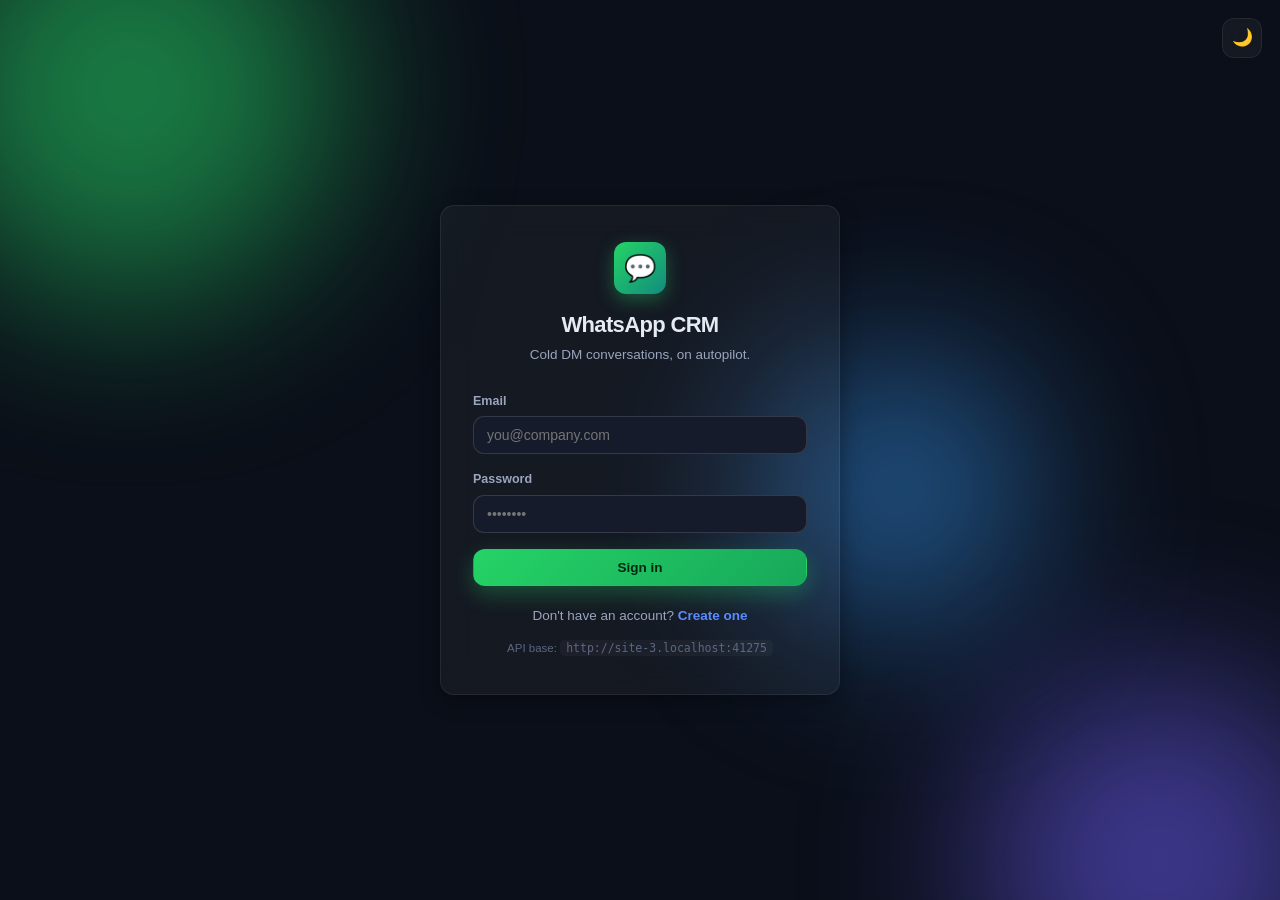
==== commit 1f77a327: "Fix blank Campaigns page: <div id='campaigns-app'> (was <campaigns-app> tag, getElementById missed i" ====
--- a/frontend/app.html
+++ b/frontend/app.html
@@ -191,10 +191,10 @@
          </div>
        </section>
 
-       <!-- ============ CAMPAIGNS ============ -->
-       <section id="view-campaigns" class="view">
-         <campaigns-app></campaigns-app>
-       </section>
+        <!-- ============ CAMPAIGNS ============ -->
+        <section id="view-campaigns" class="view">
+          <div id="campaigns-app"></div>
+        </section>
 
 
       <!-- ============ SETTINGS ============ -->
